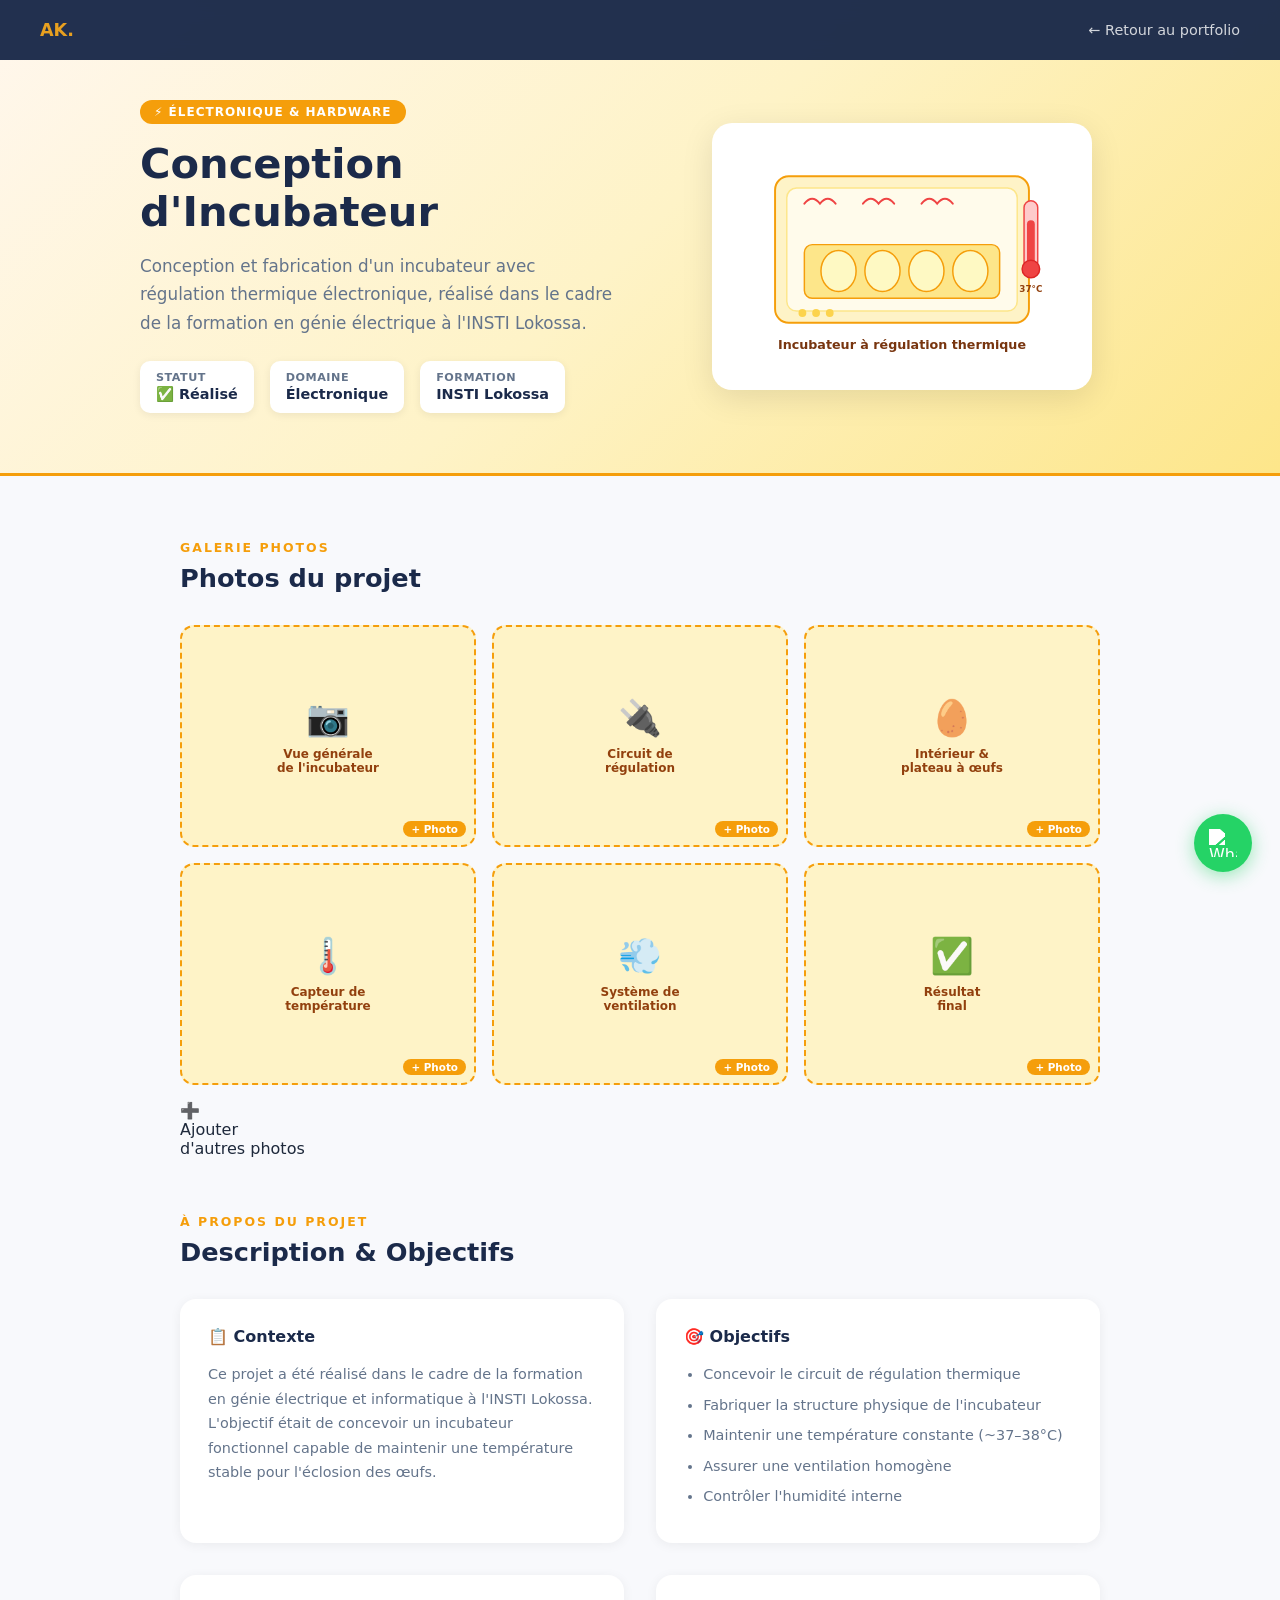
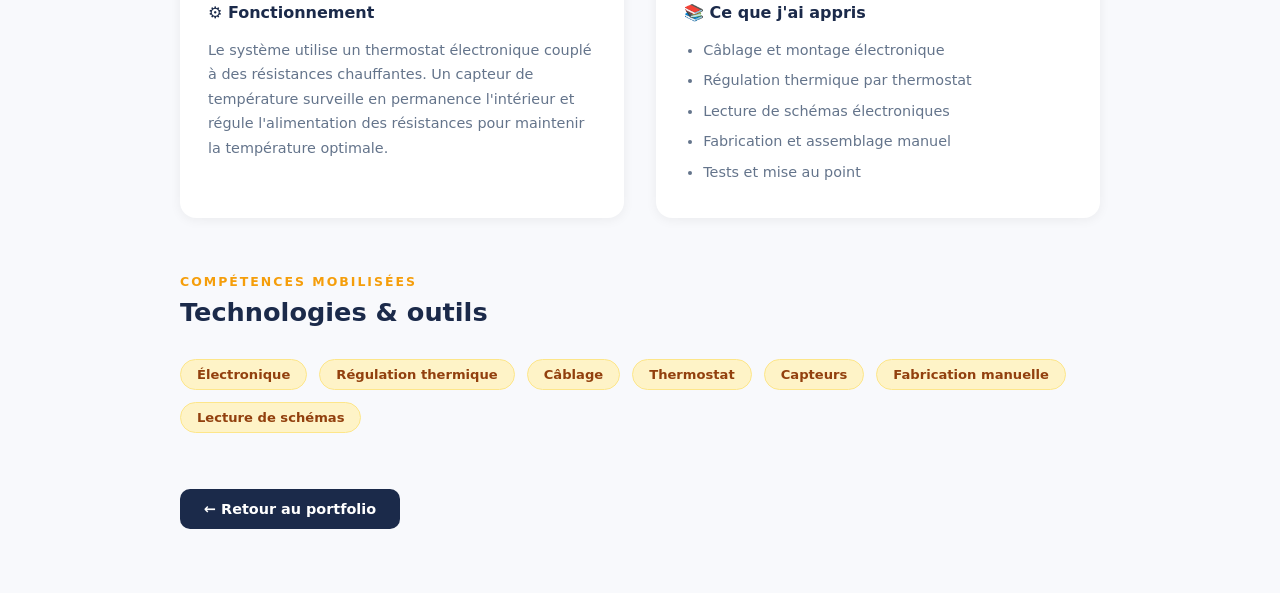
==== projet_incubateur.html @ 6ac546df "premier commit" ====
<!DOCTYPE html>
<html lang="fr">
<head>
<meta charset="UTF-8">
<meta name="viewport" content="width=device-width, initial-scale=1.0">
<title>Conception d'Incubateur — Astyanax KPANIDJA</title>
<style>
  :root {
    --navy: #1B2A4A; --gold: #E8A020; --amber: #F59E0B;
    --light: #F8F9FC; --white: #FFFFFF; --gray: #64748B; --dark: #1E293B;
  }
  * { margin: 0; padding: 0; box-sizing: border-box; }
  html { scroll-behavior: smooth; }
  body { font-family: 'Segoe UI', system-ui, sans-serif; background: var(--light); color: var(--dark); }

  nav {
    position: fixed; top: 0; width: 100%; z-index: 100;
    background: rgba(27,42,74,0.97); backdrop-filter: blur(10px);
    display: flex; justify-content: space-between; align-items: center;
    padding: 0 2.5rem; height: 60px;
  }
  .nav-logo { color: var(--gold); font-weight: 700; font-size: 1.1rem; }
  .nav-back { color: rgba(255,255,255,0.8); text-decoration: none; font-size: 0.9rem; display: flex; align-items: center; gap: 6px; transition: color 0.2s; }
  .nav-back:hover { color: var(--gold); }

  .project-hero {
    padding: 100px 2.5rem 60px;
    background: linear-gradient(135deg, #FFF7ED 0%, #FEF3C7 50%, #FDE68A 100%);
    border-bottom: 3px solid var(--amber);
  }
  .hero-inner { max-width: 1000px; margin: 0 auto; display: grid; grid-template-columns: 1fr 1fr; gap: 3rem; align-items: center; }
  .project-category { display: inline-block; background: var(--amber); color: #fff; font-size: 0.75rem; font-weight: 700; letter-spacing: 1px; padding: 5px 14px; border-radius: 20px; text-transform: uppercase; margin-bottom: 1rem; }
  .project-title { font-size: 2.6rem; font-weight: 800; color: var(--navy); line-height: 1.15; margin-bottom: 1rem; }
  .project-subtitle { font-size: 1.05rem; color: var(--gray); line-height: 1.7; margin-bottom: 1.5rem; }
  .project-meta { display: flex; flex-wrap: wrap; gap: 1rem; }
  .meta-item { background: white; border-radius: 10px; padding: 10px 16px; box-shadow: 0 2px 8px rgba(0,0,0,0.07); }
  .meta-label { font-size: 0.7rem; color: var(--gray); font-weight: 600; text-transform: uppercase; letter-spacing: 0.5px; }
  .meta-value { font-size: 0.9rem; color: var(--navy); font-weight: 700; margin-top: 2px; }
  .hero-visual { display: flex; justify-content: center; align-items: center; }
  .hero-svg-wrap { background: white; border-radius: 20px; padding: 1.5rem; box-shadow: 0 8px 32px rgba(0,0,0,0.1); width: 100%; max-width: 380px; }
  .hero-svg-wrap svg { width: 100%; height: auto; }

  .project-body { max-width: 1000px; margin: 0 auto; padding: 4rem 2.5rem; }
  .section-label { font-size: 0.78rem; font-weight: 700; letter-spacing: 2px; text-transform: uppercase; color: var(--amber); margin-bottom: 0.5rem; }
  .section-heading { font-size: 1.6rem; font-weight: 800; color: var(--navy); margin-bottom: 2rem; }

  /* ====== GALERIE ====== */
  #fileInput { display: none; }

  .gallery-grid {
    display: grid;
    grid-template-columns: repeat(3, 1fr);
    gap: 1rem;
    margin-bottom: 3.5rem;
  }
  .gallery-item {
    border-radius: 14px;
    overflow: hidden;
    aspect-ratio: 4/3;
    position: relative;
    cursor: pointer;
    transition: transform 0.2s, box-shadow 0.2s;
    background: #FEF3C7;
  }
  .gallery-item img {
    width: 100%; height: 100%;
    object-fit: cover;
    display: block;
  }
  .gallery-item .overlay {
    position: absolute; inset: 0;
    background: rgba(245,158,11,0.5);
    display: flex; align-items: center; justify-content: center;
    opacity: 0; transition: opacity 0.2s;
  }
  .gallery-item:hover { transform: scale(1.03); box-shadow: 0 8px 24px rgba(245,158,11,0.3); }
  .gallery-item:hover .overlay { opacity: 1; }
  .overlay span { color: white; font-size: 2rem; }

  /* Carte placeholder (pas encore de photo) */
  .gallery-placeholder {
    border-radius: 14px;
    aspect-ratio: 4/3;
    background: #FEF3C7;
    border: 2px dashed #F59E0B;
    display: flex; flex-direction: column;
    align-items: center; justify-content: center;
    gap: 0.5rem;
    cursor: pointer;
    transition: background 0.2s, border-color 0.2s;
    position: relative;
  }
  .gallery-placeholder:hover { background: #FDE68A; border-color: var(--gold); }
  .gallery-placeholder .ph-icon { font-size: 2.2rem; }
  .gallery-placeholder .ph-label { font-size: 0.75rem; color: #92400E; font-weight: 600; text-align: center; padding: 0 0.5rem; }
  .gallery-placeholder .ph-hint { position: absolute; bottom: 8px; right: 8px; background: var(--amber); color: white; font-size: 0.65rem; font-weight: 700; padding: 2px 8px; border-radius: 10px; }

  /* Carte "Ajouter" -->
  .gallery-add-card {
    border-radius: 14px;
    aspect-ratio: 4/3;
    border: 2px dashed #FCD34D;
    background: #FFFBEB;
    display: flex; flex-direction: column;
    align-items: center; justify-content: center;
    gap: 0.5rem;
    cursor: pointer;
    transition: background 0.2s, border-color 0.2s;
  }
  .gallery-add-card:hover { background: #FEF3C7; border-color: var(--amber); }
  .gallery-add-card .add-icon { font-size: 2rem; }
  .gallery-add-card .add-text { font-size: 0.78rem; color: #92400E; font-weight: 700; text-align: center; }

  /* ====== DESCRIPTION ====== */
  .desc-grid { display: grid; grid-template-columns: 1fr 1fr; gap: 2rem; margin-bottom: 3.5rem; }
  .desc-card { background: var(--white); border-radius: 16px; padding: 1.75rem; box-shadow: 0 2px 12px rgba(0,0,0,0.06); }
  .desc-card h3 { font-size: 1rem; font-weight: 700; color: var(--navy); margin-bottom: 1rem; display: flex; align-items: center; gap: 0.5rem; }
  .desc-card p, .desc-card li { font-size: 0.9rem; color: var(--gray); line-height: 1.7; }
  .desc-card ul { padding-left: 1.2rem; }
  .desc-card li { margin-bottom: 6px; }

  .skills-row { display: flex; flex-wrap: wrap; gap: 0.75rem; margin-bottom: 3.5rem; }
  .skill-pill { background: #FEF3C7; color: #92400E; font-size: 0.82rem; font-weight: 600; padding: 7px 16px; border-radius: 30px; border: 1px solid #FDE68A; }

  .back-btn { display: inline-flex; align-items: center; gap: 8px; background: var(--navy); color: white; text-decoration: none; padding: 12px 24px; border-radius: 10px; font-weight: 600; font-size: 0.9rem; transition: background 0.2s; }
  .back-btn:hover { background: #2d3f6b; }

  /* ====== LIGHTBOX ====== */
  .lightbox { display: none; position: fixed; inset: 0; background: rgba(0,0,0,0.88); z-index: 999; align-items: center; justify-content: center; flex-direction: column; gap: 1rem; }
  .lightbox.open { display: flex; }
  .lightbox-img { max-width: 90vw; max-height: 82vh; border-radius: 10px; object-fit: contain; }
  .lightbox-close { position: absolute; top: 20px; right: 28px; color: white; font-size: 2rem; cursor: pointer; line-height: 1; }
  .lightbox-caption { color: rgba(255,255,255,0.75); font-size: 0.85rem; }

  @media (max-width: 768px) {
    .hero-inner, .desc-grid { grid-template-columns: 1fr; }
    .hero-visual { display: none; }
    .gallery-grid { grid-template-columns: repeat(2, 1fr); }
    .project-body { padding: 2.5rem 1.25rem; }
  }
</style>
</head>
<body>

<nav>
  <div class="nav-logo">AK.</div>
  <a href="index.html" class="nav-back">← Retour au portfolio</a>
</nav>

<div class="project-hero">
  <div class="hero-inner">
    <div>
      <div class="project-category">⚡ Électronique & Hardware</div>
      <h1 class="project-title">Conception d'Incubateur</h1>
      <p class="project-subtitle">Conception et fabrication d'un incubateur avec régulation thermique électronique, réalisé dans le cadre de la formation en génie électrique à l'INSTI Lokossa.</p>
      <div class="project-meta">
        <div class="meta-item">
          <div class="meta-label">Statut</div>
          <div class="meta-value">✅ Réalisé</div>
        </div>
        <div class="meta-item">
          <div class="meta-label">Domaine</div>
          <div class="meta-value">Électronique</div>
        </div>
        <div class="meta-item">
          <div class="meta-label">Formation</div>
          <div class="meta-value">INSTI Lokossa</div>
        </div>
      </div>
    </div>
    <div class="hero-visual">
      <div class="hero-svg-wrap">
        <svg viewBox="0 0 340 220" xmlns="http://www.w3.org/2000/svg">
          <rect x="40" y="30" width="260" height="150" rx="14" fill="#FEF3C7" stroke="#F59E0B" stroke-width="2"/>
          <rect x="52" y="42" width="236" height="126" rx="10" fill="#FFFBEB" stroke="#FDE68A" stroke-width="1.5"/>
          <path d="M70 58 Q78 48 86 58 Q94 48 102 58" stroke="#EF4444" stroke-width="2" fill="none" stroke-linecap="round"/>
          <path d="M130 58 Q138 48 146 58 Q154 48 162 58" stroke="#EF4444" stroke-width="2" fill="none" stroke-linecap="round"/>
          <path d="M190 58 Q198 48 206 58 Q214 48 222 58" stroke="#EF4444" stroke-width="2" fill="none" stroke-linecap="round"/>
          <rect x="70" y="100" width="200" height="55" rx="8" fill="#FDE68A" stroke="#F59E0B" stroke-width="1.5"/>
          <ellipse cx="105" cy="127" rx="18" ry="21" fill="#FEF9C3" stroke="#F59E0B" stroke-width="1.5"/>
          <ellipse cx="150" cy="127" rx="18" ry="21" fill="#FEF9C3" stroke="#F59E0B" stroke-width="1.5"/>
          <ellipse cx="195" cy="127" rx="18" ry="21" fill="#FEF9C3" stroke="#F59E0B" stroke-width="1.5"/>
          <ellipse cx="240" cy="127" rx="18" ry="21" fill="#FEF9C3" stroke="#F59E0B" stroke-width="1.5"/>
          <rect x="295" y="55" width="14" height="70" rx="7" fill="#FECACA" stroke="#EF4444" stroke-width="1.5"/>
          <rect x="298" y="75" width="8" height="44" rx="4" fill="#EF4444"/>
          <circle cx="302" cy="125" r="9" fill="#EF4444" stroke="#DC2626" stroke-width="1.5"/>
          <text x="302" y="148" fill="#92400E" font-size="9" text-anchor="middle" font-weight="700">37°C</text>
          <circle cx="68" cy="170" r="4" fill="#FCD34D"/>
          <circle cx="82" cy="170" r="4" fill="#FCD34D"/>
          <circle cx="96" cy="170" r="4" fill="#FCD34D"/>
          <text x="170" y="207" fill="#78350F" font-size="13" text-anchor="middle" font-weight="800">Incubateur à régulation thermique</text>
        </svg>
      </div>
    </div>
  </div>
</div>

<div class="project-body">

  <div class="section-label">Galerie photos</div>
  <h2 class="section-heading">Photos du projet</h2>

  <!-- Input file caché -->
  <input type="file" id="fileInput" accept="image/*" multiple>

  <div class="gallery-grid" id="galleryGrid">

    <!-- 6 emplacements placeholder -->
    <div class="gallery-placeholder" onclick="triggerUpload(this)">
      <div class="ph-icon">📷</div>
      <div class="ph-label">Vue générale<br>de l'incubateur</div>
      <div class="ph-hint">+ Photo</div>
    </div>
    <div class="gallery-placeholder" onclick="triggerUpload(this)">
      <div class="ph-icon">🔌</div>
      <div class="ph-label">Circuit de<br>régulation</div>
      <div class="ph-hint">+ Photo</div>
    </div>
    <div class="gallery-placeholder" onclick="triggerUpload(this)">
      <div class="ph-icon">🥚</div>
      <div class="ph-label">Intérieur &<br>plateau à œufs</div>
      <div class="ph-hint">+ Photo</div>
    </div>
    <div class="gallery-placeholder" onclick="triggerUpload(this)">
      <div class="ph-icon">🌡️</div>
      <div class="ph-label">Capteur de<br>température</div>
      <div class="ph-hint">+ Photo</div>
    </div>
    <div class="gallery-placeholder" onclick="triggerUpload(this)">
      <div class="ph-icon">💨</div>
      <div class="ph-label">Système de<br>ventilation</div>
      <div class="ph-hint">+ Photo</div>
    </div>
    <div class="gallery-placeholder" onclick="triggerUpload(this)">
      <div class="ph-icon">✅</div>
      <div class="ph-label">Résultat<br>final</div>
      <div class="ph-hint">+ Photo</div>
    </div>

    <!-- Carte "Ajouter d'autres photos" -->
    <div class="gallery-add-card" onclick="document.getElementById('fileInput').click(); currentTarget = null;">
      <div class="add-icon">➕</div>
      <div class="add-text">Ajouter<br>d'autres photos</div>
    </div>

  </div>

  <!-- DESCRIPTION -->
  <div class="section-label">À propos du projet</div>
  <h2 class="section-heading">Description & Objectifs</h2>
  <div class="desc-grid">
    <div class="desc-card">
      <h3>📋 Contexte</h3>
      <p>Ce projet a été réalisé dans le cadre de la formation en génie électrique et informatique à l'INSTI Lokossa. L'objectif était de concevoir un incubateur fonctionnel capable de maintenir une température stable pour l'éclosion des œufs.</p>
    </div>
    <div class="desc-card">
      <h3>🎯 Objectifs</h3>
      <ul>
        <li>Concevoir le circuit de régulation thermique</li>
        <li>Fabriquer la structure physique de l'incubateur</li>
        <li>Maintenir une température constante (~37–38°C)</li>
        <li>Assurer une ventilation homogène</li>
        <li>Contrôler l'humidité interne</li>
      </ul>
    </div>
    <div class="desc-card">
      <h3>⚙️ Fonctionnement</h3>
      <p>Le système utilise un thermostat électronique couplé à des résistances chauffantes. Un capteur de température surveille en permanence l'intérieur et régule l'alimentation des résistances pour maintenir la température optimale.</p>
    </div>
    <div class="desc-card">
      <h3>📚 Ce que j'ai appris</h3>
      <ul>
        <li>Câblage et montage électronique</li>
        <li>Régulation thermique par thermostat</li>
        <li>Lecture de schémas électroniques</li>
        <li>Fabrication et assemblage manuel</li>
        <li>Tests et mise au point</li>
      </ul>
    </div>
  </div>

  <!-- SKILLS -->
  <div class="section-label">Compétences mobilisées</div>
  <h2 class="section-heading">Technologies & outils</h2>
  <div class="skills-row">
    <span class="skill-pill">Électronique</span>
    <span class="skill-pill">Régulation thermique</span>
    <span class="skill-pill">Câblage</span>
    <span class="skill-pill">Thermostat</span>
    <span class="skill-pill">Capteurs</span>
    <span class="skill-pill">Fabrication manuelle</span>
    <span class="skill-pill">Lecture de schémas</span>
  </div>

  <a href="index.html" class="back-btn">← Retour au portfolio</a>
</div>

<!-- LIGHTBOX -->
<div class="lightbox" id="lightbox" onclick="closeLightbox()">
  <span class="lightbox-close" onclick="closeLightbox()">×</span>
  <img class="lightbox-img" id="lightbox-img" src="" alt="">
  <div class="lightbox-caption" id="lightbox-caption"></div>
</div>

<script>
  let currentTarget = null; // placeholder cliqué

  // Cliquer sur un placeholder → ouvre l'input pour CE placeholder
  function triggerUpload(el) {
    currentTarget = el;
    const input = document.getElementById('fileInput');
    input.onchange = function () { handleFile(this, currentTarget); };
    input.click();
  }

  // Remplace un placeholder par l'image choisie
  function handleFile(input, target) {
    const file = input.files[0];
    if (!file) return;
    const reader = new FileReader();
    reader.onload = function (e) {
      // Créer un vrai gallery-item
      const item = document.createElement('div');
      item.className = 'gallery-item';
      item.onclick = function () { openLightbox(this); };
      item.innerHTML = `
        <img src="${e.target.result}" alt="${file.name}">
        <div class="overlay"><span>🔍</span></div>
      `;
      // Remplacer le placeholder
      target.replaceWith(item);
    };
    reader.readAsDataURL(file);
    input.value = '';
  }

  // Bouton "Ajouter d'autres" → ajoute avant la carte +
  document.getElementById('fileInput').addEventListener('change', function () {
    if (currentTarget !== null) return; // déjà géré par handleFile
    const grid = document.getElementById('galleryGrid');
    const addCard = grid.querySelector('.gallery-add-card');
    Array.from(this.files).forEach(file => {
      const reader = new FileReader();
      reader.onload = function (e) {
        const item = document.createElement('div');
        item.className = 'gallery-item';
        item.onclick = function () { openLightbox(this); };
        item.innerHTML = `
          <img src="${e.target.result}" alt="${file.name}">
          <div class="overlay"><span>🔍</span></div>
        `;
        grid.insertBefore(item, addCard);
      };
      reader.readAsDataURL(file);
    });
    this.value = '';
    currentTarget = null;
  });

  // Lightbox
  function openLightbox(el) {
    const img = el.querySelector('img');
    if (!img) return;
    document.getElementById('lightbox-img').src = img.src;
    document.getElementById('lightbox-caption').textContent = img.alt || '';
    document.getElementById('lightbox').classList.add('open');
  }
  function closeLightbox() {
    document.getElementById('lightbox').classList.remove('open');
  }
  document.addEventListener('keydown', e => { if (e.key === 'Escape') closeLightbox(); });
</script>
</body>

<!-- ═══ BOUTON WHATSAPP FLOTTANT ═══ -->

<!-- ═══ BOUTON WHATSAPP FLOTTANT ═══ -->

<a  class="wa-float"
  href="https://wa.me/2290195683807?text=Bonjour%20TechKAMA%20Labs%2C%20je%20vous%20contacte%20depuis%20votre%20portfolio."
  target="_blank"
  rel="noopener noreferrer"
  aria-label="Contacter sur WhatsApp"
>
  <img
    src="https://cdn.jsdelivr.net/npm/simple-icons@v9/icons/whatsapp.svg"
    width="28"
    height="28"
    alt="WhatsApp"
    style="filter: brightness(0) invert(1); display:block;"
  >
  <span class="wa-tooltip">Discutons sur WhatsApp !</span>
</a>

<style>
.wa-float {
  position: fixed;
  bottom: 28px;
  right: 28px;
  z-index: 9999;
  width: 58px;
  height: 58px;
  background: #25D366;
  border-radius: 50%;
  display: flex;
  align-items: center;
  justify-content: center;
  box-shadow: 0 4px 18px rgba(37,211,102,0.45);
  text-decoration: none;
  transition: transform 0.22s cubic-bezier(0.4,0,0.2,1),
              box-shadow 0.22s cubic-bezier(0.4,0,0.2,1);
  animation: waPop 0.5s 1.2s cubic-bezier(0.4,0,0.2,1) both;
}
.wa-float:hover {
  transform: scale(1.12) translateY(-3px);
  box-shadow: 0 8px 28px rgba(37,211,102,0.6);
}
.wa-tooltip {
  position: absolute;
  right: 68px;
  background: #1a1a1a;
  color: #fff;
  font-size: 0.78rem;
  font-weight: 600;
  white-space: nowrap;
  padding: 6px 12px;
  border-radius: 8px;
  pointer-events: none;
  opacity: 0;
  transform: translateX(6px);
  transition: opacity 0.18s ease, transform 0.18s ease;
  font-family: 'Segoe UI', system-ui, sans-serif;
}
.wa-tooltip::after {
  content: '';
  position: absolute;
  right: -6px;
  top: 50%;
  transform: translateY(-50%);
  border: 6px solid transparent;
  border-left-color: #1a1a1a;
  border-right: none;
}
.wa-float:hover .wa-tooltip {
  opacity: 1;
  transform: translateX(0);
}
@keyframes waPop {
  from { opacity: 0; transform: scale(0.5); }
  to   { opacity: 1; transform: scale(1); }
}
@media (max-width: 480px) {
  .wa-float { bottom: 18px; right: 18px; width: 52px; height: 52px; }
  .wa-tooltip { display: none; }
}
</style>
<!-- ═══════════════════════════════════ -->

</html>
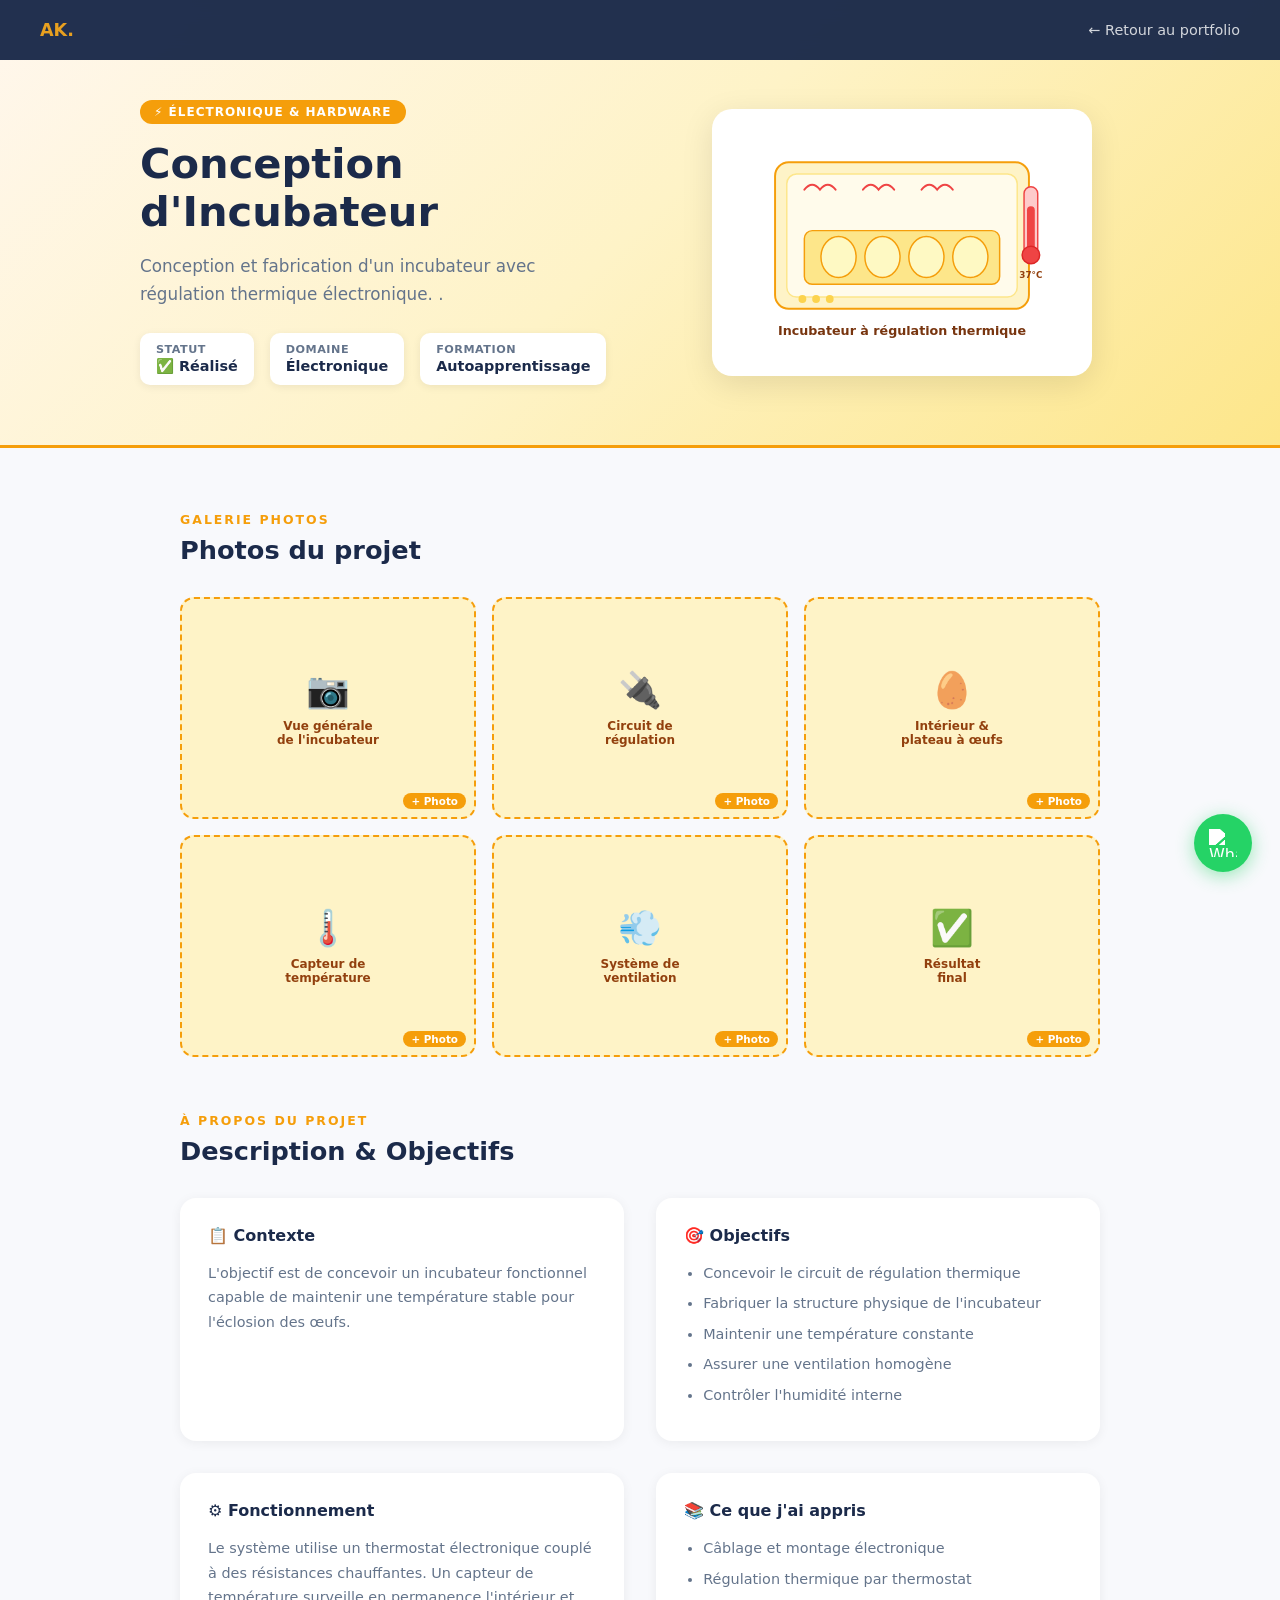
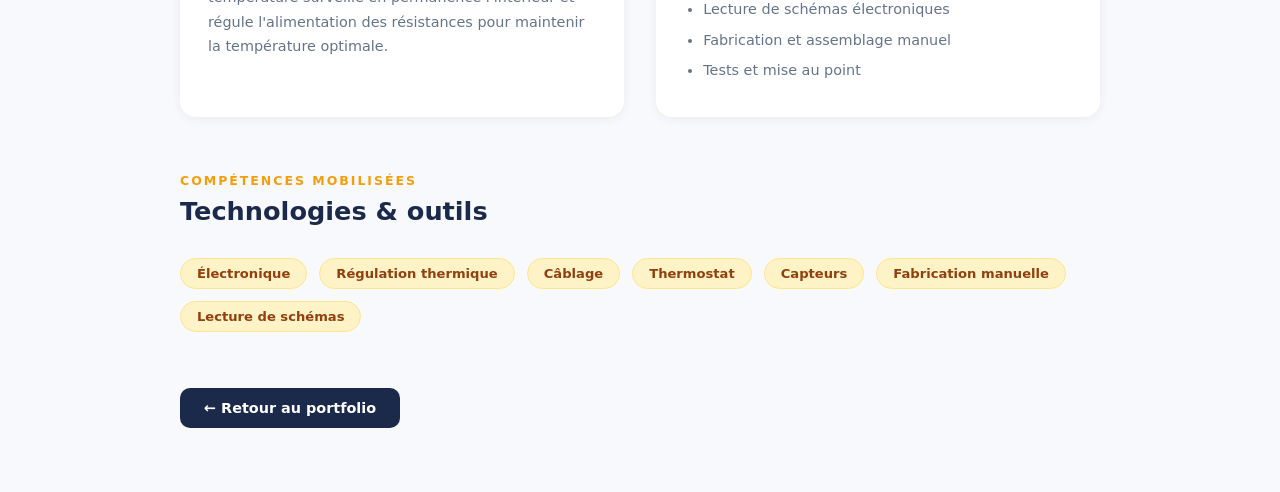
==== commit 0b6285a8: "Réajustements du portfolio" ====
--- a/projet_incubateur.html
+++ b/projet_incubateur.html
@@ -152,7 +152,7 @@
     <div>
       <div class="project-category">⚡ Électronique & Hardware</div>
       <h1 class="project-title">Conception d'Incubateur</h1>
-      <p class="project-subtitle">Conception et fabrication d'un incubateur avec régulation thermique électronique, réalisé dans le cadre de la formation en génie électrique à l'INSTI Lokossa.</p>
+      <p class="project-subtitle">Conception et fabrication d'un incubateur avec régulation thermique électronique. .</p>
       <div class="project-meta">
         <div class="meta-item">
           <div class="meta-label">Statut</div>
@@ -164,7 +164,7 @@
         </div>
         <div class="meta-item">
           <div class="meta-label">Formation</div>
-          <div class="meta-value">INSTI Lokossa</div>
+          <div class="meta-value">Autoapprentissage</div>
         </div>
       </div>
     </div>
@@ -206,41 +206,35 @@
   <div class="gallery-grid" id="galleryGrid">
 
     <!-- 6 emplacements placeholder -->
-    <div class="gallery-placeholder" onclick="triggerUpload(this)">
+    <div class="gallery-placeholder" onclick="openLightbox(this)">
       <div class="ph-icon">📷</div>
       <div class="ph-label">Vue générale<br>de l'incubateur</div>
       <div class="ph-hint">+ Photo</div>
     </div>
-    <div class="gallery-placeholder" onclick="triggerUpload(this)">
+    <div class="gallery-placeholder" onclick="openLightbox(this)">
       <div class="ph-icon">🔌</div>
       <div class="ph-label">Circuit de<br>régulation</div>
       <div class="ph-hint">+ Photo</div>
     </div>
-    <div class="gallery-placeholder" onclick="triggerUpload(this)">
+    <div class="gallery-placeholder" onclick="openLightbox(this)">
       <div class="ph-icon">🥚</div>
       <div class="ph-label">Intérieur &<br>plateau à œufs</div>
       <div class="ph-hint">+ Photo</div>
     </div>
-    <div class="gallery-placeholder" onclick="triggerUpload(this)">
+    <div class="gallery-placeholder" onclick="openLightbox(this)">
       <div class="ph-icon">🌡️</div>
       <div class="ph-label">Capteur de<br>température</div>
       <div class="ph-hint">+ Photo</div>
     </div>
-    <div class="gallery-placeholder" onclick="triggerUpload(this)">
+    <div class="gallery-placeholder" onclick="openLightbox(this)">
       <div class="ph-icon">💨</div>
       <div class="ph-label">Système de<br>ventilation</div>
       <div class="ph-hint">+ Photo</div>
     </div>
-    <div class="gallery-placeholder" onclick="triggerUpload(this)">
+    <div class="gallery-placeholder" onclick="openLightbox(this)">
       <div class="ph-icon">✅</div>
       <div class="ph-label">Résultat<br>final</div>
       <div class="ph-hint">+ Photo</div>
-    </div>
-
-    <!-- Carte "Ajouter d'autres photos" -->
-    <div class="gallery-add-card" onclick="document.getElementById('fileInput').click(); currentTarget = null;">
-      <div class="add-icon">➕</div>
-      <div class="add-text">Ajouter<br>d'autres photos</div>
     </div>
 
   </div>
@@ -251,14 +245,14 @@
   <div class="desc-grid">
     <div class="desc-card">
       <h3>📋 Contexte</h3>
-      <p>Ce projet a été réalisé dans le cadre de la formation en génie électrique et informatique à l'INSTI Lokossa. L'objectif était de concevoir un incubateur fonctionnel capable de maintenir une température stable pour l'éclosion des œufs.</p>
+      <p>L'objectif est de concevoir un incubateur fonctionnel capable de maintenir une température stable pour l'éclosion des œufs.</p>
     </div>
     <div class="desc-card">
       <h3>🎯 Objectifs</h3>
       <ul>
         <li>Concevoir le circuit de régulation thermique</li>
         <li>Fabriquer la structure physique de l'incubateur</li>
-        <li>Maintenir une température constante (~37–38°C)</li>
+        <li>Maintenir une température constante</li>
         <li>Assurer une ventilation homogène</li>
         <li>Contrôler l'humidité interne</li>
       </ul>
